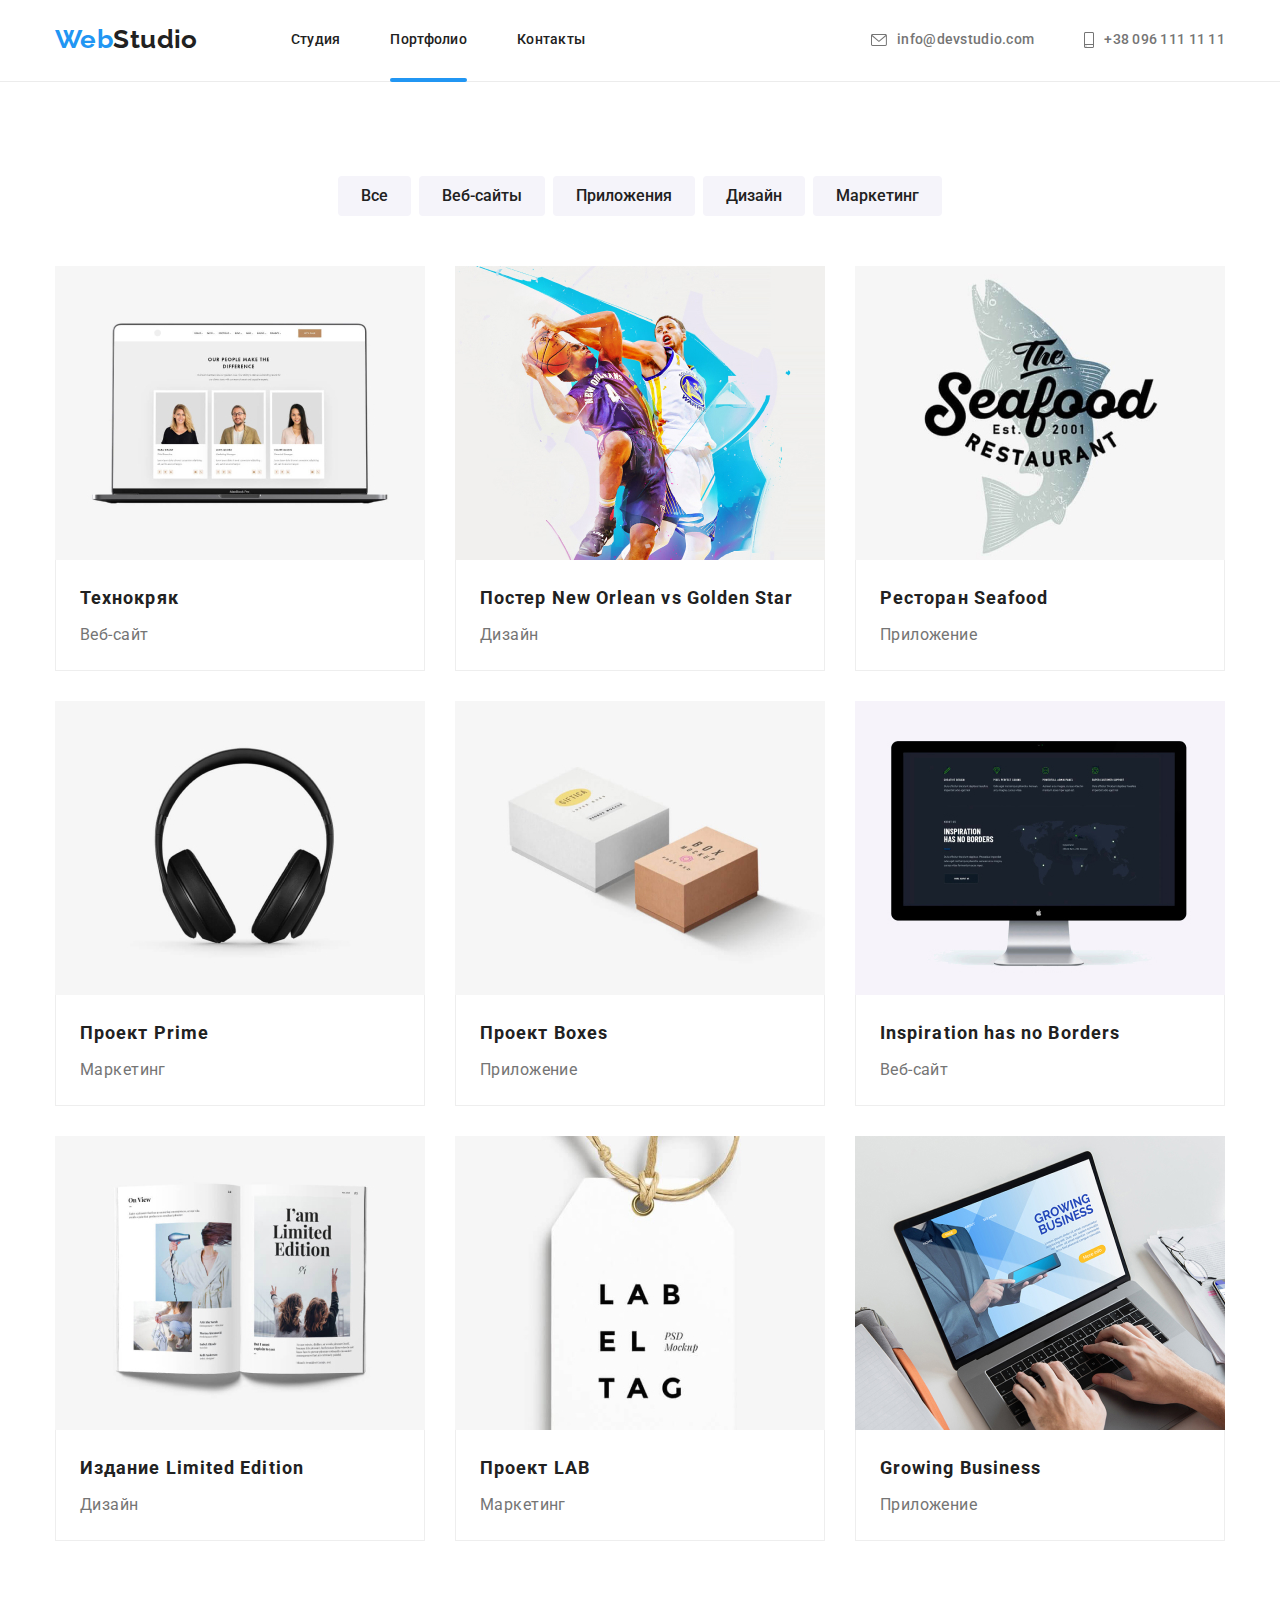
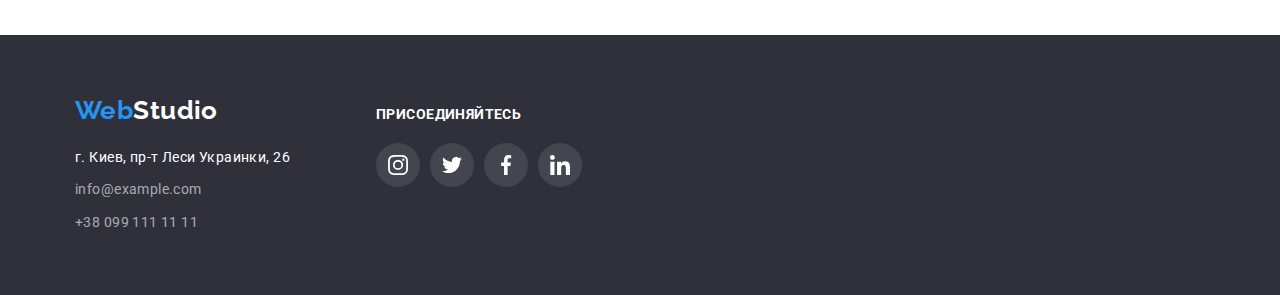
==== portfolio.html @ 756a8c75 "Верстка и оформление форм" ====
<!DOCTYPE html>
<html lang="ru">
  <head>
    <meta charset="UTF-8" />
    <meta http-equiv="X-UA-Compatible" content="IE=edge" />
    <meta name="viewport" content="width=device-width, initial-scale=1.0" />
    <title>WebStudio</title>
    <link rel="preconnect" href="https://fonts.googleapis.com" />
    <link rel="preconnect" href="https://fonts.gstatic.com" crossorigin />
    <link
      href="https://fonts.googleapis.com/css2?family=Raleway:wght@700&family=Roboto:wght@400;500;700;900&display=swap"
      rel="stylesheet"
    />
    <link
      rel="stylesheet"
      href="https://cdnjs.cloudflare.com/ajax/libs/modern-normalize/1.1.0/modern-normalize.min.css"
    />
    <link rel="stylesheet" href="./css/styles.css" />
  </head>
  <body>
    <!--Header-->
    <header class="page-header">
      <!--Navigation section-->
      <div class="container nav">
        <nav class="main-nav nav">
          <a href="./index.html" class="header-logo"><span class="accent-logo">Web</span>Studio</a>

          <!--Menu of navigation-->
          <ul class="nav-section">
            <li class="item"><a href="./index.html" class="link">Студия</a></li>
            <li class="item">
              <a href="./portfolio.html" class="link current">Портфолио</a>
            </li>
            <li class="item"><a href="" class="link">Контакты</a></li>
          </ul>
        </nav>

        <!--Contacts-->
        <ul class="contacts">
          <li class="item">
            <a href="mailto:info@devstudio.com" class="contact-email">
              <svg class="icon-envelope" width="16" height="12">
                <use href="./images/sprite.svg#icon-envelope"></use>
              </svg>
              info@devstudio.com
            </a>
          </li>
          <li class="item">
            <a href="tel:+380961111111" class="contact-phone">
              <svg class="icon-smartphone" width="10" height="16">
                <use href="./images/sprite.svg#icon-smartphone"></use>
              </svg>
              +38 096 111 11 11
            </a>
          </li>
        </ul>
      </div>
    </header>

    <!--Main portfolio-->
    <main class="main-portfolio">
      <!--Projects section-->

      <section class="section">
        <!--Portfoio buttons-->
        <div class="container">
          <ul class="buttons-section">
            <li class="filter"><button type="button" class="button-portfolio all">Все</button></li>
            <li class="filter">
              <button type="button" class="button-portfolio sites">Веб-сайты</button>
            </li>
            <li class="filter">
              <button type="button" class="button-portfolio apps">Приложения</button>
            </li>
            <li class="filter">
              <button type="button" class="button-portfolio design">Дизайн</button>
            </li>
            <li class="filter">
              <button type="button" class="button-portfolio marketing">Маркетинг</button>
            </li>
          </ul>

          <h1 class="visually-hidden">Проекты</h1>
          <!--Portfolio Photos Section-->

          <ul class="portfolio-photos">
            <li class="portfolio-item">
              <a href="" class="photo-link">
                <div class="portfolio-image">
                  <img
                    src="./images/portfolio/technokryak.jpg"
                    alt="Ноутбук, сайт проекта"
                    width="370"
                    height="294"
                  />

                  <div class="project-description-overlay">
                    <p class="overlay-text">
                      Технокряк это современная площадка распространения коронавируса. Компании
                      используют эту платформу для цифрового шпионажа и атак на защищённые сервера
                      конкурентов.
                    </p>
                  </div>
                </div>

                <div class="border">
                  <h2 class="photo-title">Технокряк</h2>
                  <p class="photo-text">Веб-сайт</p>
                </div>
              </a>
            </li>

            <li class="portfolio-item">
              <a href="" class="photo-link">
                <div class="portfolio-image">
                  <img
                    src="./images/portfolio/neworleanvsgoldenstar.jpg"
                    alt="Баскетболисты сражаются за мяч"
                    width="370"
                    height="294"
                  />

                  <div class="project-description-overlay">
                    <p class="overlay-text">
                      Lorem ipsum dolor sit amet consectetur adipisicing elit. Porro harum ut dolore
                      ipsam maxime excepturi voluptatem architecto aliquid natus ad, illo voluptatum
                      ducimus, officiis assumenda quod repellendus illum nam quia.
                    </p>
                  </div>
                </div>

                <div class="border">
                  <h2 class="photo-title">
                    Постер <span lang="en">New Orlean vs Golden Star</span>
                  </h2>
                  <p class="photo-text">Дизайн</p>
                </div>
              </a>
            </li>

            <li class="portfolio-item">
              <a href="" class="photo-link">
                <div class="portfolio-image">
                  <img
                    src="./images/portfolio/retaurantseafood.jpg"
                    alt="Логотип, рыба, название ресторана"
                    width="370"
                    height="294"
                  />

                  <div class="project-description-overlay">
                    <p class="overlay-text">
                      Lorem ipsum dolor sit, amet consectetur adipisicing elit. Odit recusandae
                      minima inventore ea? Possimus suscipit impedit facere. Nesciunt nulla minima
                      aspernatur quam quia qui amet enim nobis! Illum, deserunt dignissimos.
                    </p>
                  </div>
                </div>

                <div class="border">
                  <h2 class="photo-title">Ресторан <span lang="en">Seafood</span></h2>
                  <p class="photo-text">Приложение</p>
                </div>
              </a>
            </li>
            <li class="portfolio-item">
              <a href="" class="photo-link">
                <div class="portfolio-image">
                  <img
                    src="./images/portfolio/prime.jpg"
                    alt="Музыкальная гарнитура"
                    width="370"
                    height="294"
                  />

                  <div class="project-description-overlay">
                    <p class="overlay-text">
                      Lorem ipsum, dolor sit amet consectetur adipisicing elit. Corporis sapiente
                      deleniti totam maxime at, rerum possimus atque in nobis iure quis voluptatibus
                      excepturi fugiat, velit labore numquam delectus voluptas aspernatur.
                    </p>
                  </div>
                </div>

                <div class="border">
                  <h2 class="photo-title">Проект <span lang="en">Prime</span></h2>
                  <p class="photo-text">Маркетинг</p>
                </div>
              </a>
            </li>
            <li class="portfolio-item">
              <a href="" class="photo-link">
                <div class="portfolio-image">
                  <img
                    src="./images/portfolio/boxes.jpg"
                    alt="Коробки с логотипами"
                    width="370"
                    height="294"
                  />

                  <div class="project-description-overlay">
                    <p class="overlay-text">
                      Lorem ipsum, dolor sit amet consectetur adipisicing elit. Corporis sapiente
                      deleniti totam maxime at, rerum possimus atque in nobis iure quis voluptatibus
                      excepturi fugiat, velit labore numquam delectus voluptas aspernatur.
                    </p>
                  </div>
                </div>

                <div class="border">
                  <h2 class="photo-title">Проект <span lang="en">Boxes</span></h2>
                  <p class="photo-text">Приложение</p>
                </div>
              </a>
            </li>
            <li class="portfolio-item">
              <a href="" class="photo-link">
                <div class="portfolio-image">
                  <img
                    src="./images/portfolio/inspirationhasnoborders.jpg"
                    alt="Монитор, отображение главной страницы проекта"
                    width="370"
                    height="294"
                  />

                  <div class="project-description-overlay">
                    <p class="overlay-text">
                      Lorem ipsum, dolor sit amet consectetur adipisicing elit. Corporis sapiente
                      deleniti totam maxime at, rerum possimus atque in nobis iure quis voluptatibus
                      excepturi fugiat, velit labore numquam delectus voluptas aspernatur.
                    </p>
                  </div>
                </div>

                <div class="border">
                  <h2 class="photo-title" lang="en">Inspiration has no Borders</h2>
                  <p class="photo-text">Веб-сайт</p>
                </div>
              </a>
            </li>
            <li class="portfolio-item">
              <a href="" class="photo-link">
                <div class="portfolio-image">
                  <img
                    src="./images/portfolio/limitededition.jpg"
                    alt="Книга изображениями и кратким текстовым наполнением"
                    width="370"
                    height="294"
                  />

                  <div class="project-description-overlay">
                    <p class="overlay-text">
                      Lorem ipsum, dolor sit amet consectetur adipisicing elit. Corporis sapiente
                      deleniti totam maxime at, rerum possimus atque in nobis iure quis voluptatibus
                      excepturi fugiat, velit labore numquam delectus voluptas aspernatur.
                    </p>
                  </div>
                </div>

                <div class="border">
                  <h2 class="photo-title">Издание <span lang="en">Limited Edition</span></h2>
                  <p class="photo-text">Дизайн</p>
                </div>
              </a>
            </li>
            <li class="portfolio-item">
              <a href="" class="photo-link">
                <div class="portfolio-image">
                  <img
                    src="./images/portfolio/lab.jpg"
                    alt="Ярлык с контекстной информацией"
                    width="370"
                    height="294"
                  />

                  <div class="project-description-overlay">
                    <p class="overlay-text">
                      Lorem ipsum, dolor sit amet consectetur adipisicing elit. Corporis sapiente
                      deleniti totam maxime at, rerum possimus atque in nobis iure quis voluptatibus
                      excepturi fugiat, velit labore numquam delectus voluptas aspernatur.
                    </p>
                  </div>
                </div>

                <div class="border">
                  <h2 class="photo-title">Проект <span>LAB</span></h2>
                  <p class="photo-text">Маркетинг</p>
                </div>
              </a>
            </li>
            <li class="portfolio-item">
              <a href="" class="photo-link">
                <div class="portfolio-image">
                  <img
                    src="./images/portfolio/grovingbuisness.jpg"
                    alt="Ноутбук, руки на клавиатуре ноутбука"
                    width="370"
                    height="294"
                  />

                  <div class="project-description-overlay">
                    <p class="overlay-text">
                      Lorem ipsum, dolor sit amet consectetur adipisicing elit. Corporis sapiente
                      deleniti totam maxime at, rerum possimus atque in nobis iure quis voluptatibus
                      excepturi fugiat, velit labore numquam delectus voluptas aspernatur.
                    </p>
                  </div>
                </div>

                <div class="border">
                  <h2 class="photo-title">Growing Business</h2>
                  <p class="photo-text">Приложение</p>
                </div>
              </a>
            </li>
          </ul>
        </div>
      </section>
    </main>

    <!--Footer-->
    <footer class="footer">
      <div class="container footer-container">
        <div class="footer-box">
          <a href="./index.html" class="footer-logo"> <span class="accent-logo">Web</span>Studio</a>
          <address class="address">
            <ul class="footer-contacts">
              <li class="contacts-item">
                <a
                  href="https://goo.gl/maps/4b7uez3o3h5r4u1Y7"
                  class="geoposition"
                  target="_blank"
                  rel="noopener norederrer"
                >
                  г. Киев, пр-т Леси Украинки, 26
                </a>
              </li>
              <li class="contacts-item">
                <a href="mailto:info@example.com" class="footer-email">info@example.com</a>
              </li>
              <li class="contacts-item">
                <a href="tel:+380991111111" class="footer-phone">+38 099 111 11 11</a>
              </li>
            </ul>
          </address>
        </div>
        <div class="join-us-box">
          <p class="join-us-text">ПРИСОЕДИНЯЙТЕСЬ</p>

          <ul class="icon-footer-social">
            <li class="icon-footer">
              <a
                class="icon-footer-link"
                href="https://www.instagram.com/"
                target="_blank"
                rel="noreferrer noopener"
              >
                <svg class="" width="20" height="20">
                  <use href="./images/sprite.svg#icon-instagram"></use>
                </svg>
              </a>
            </li>
            <li class="icon-footer">
              <a
                class="icon-footer-link"
                href="https://twitter.com/"
                target="_blank"
                rel="noreferrer noopener"
              >
                <svg class="icon-twitter" width="20" height="20">
                  <use href="./images/sprite.svg#icon-twitter"></use>
                </svg>
              </a>
            </li>
            <li class="icon-footer">
              <a
                class="icon-footer-link"
                href="https://www.facebook.com/"
                target="_blank"
                rel="noreferrer noopener"
              >
                <svg class="icon-facebook" width="20" height="20">
                  <use href="./images/sprite.svg#icon-facebook"></use>
                </svg>
              </a>
            </li>
            <li class="icon-footer">
              <a
                class="icon-footer-link"
                href="https://www.linkedin.com/"
                target="_blank"
                rel="noreferrer noopener"
              >
                <svg class="" width="20" height="20">
                  <use href="./images/sprite.svg#icon-linkedin"></use>
                </svg>
              </a>
            </li>
          </ul>
        </div>
      </div>
    </footer>
    <script>
      const { height: pageHeaderHeight } = document
        .querySelector('.page-header')
        .getBoundingClientRect();

      document.body.style.paddingTop = `${pageHeaderHeight}px`;
    </script>
  </body>
</html>
---- css/styles.css ----
:root {
  --primary-text-color: #757575;
  --title-text-color: #212121;
  --accent-color: #2196f3;
  --bcg-list-color: #ffffff;
  --bcg-section-color: #2f303a;
  --bcg-second-section-color: #f5f4fa;

  --transition-timing-function: cubic-bezier(0.4, 0, 0.2, 1);
}

html {
  box-sizing: border-box;
}
*,
*::before,
*::after {
  box-sizing: inherit;
}
h1.h2,
h3,
h4,
h5,
p,
ul {
  padding: 0;
  margin: 0;
}
img {
  display: block;
  max-width: 100%;
  height: auto;
}

.page-header {
  position: fixed;

  width: 100%;
  height: 82px;
  top: 0px;
  left: 50%;
  transform: translate(-50%);
  z-index: 1;

  border-bottom: 1px solid #ececec;
  background-color: var(--bcg-list-color);
}
/* ------Container---------- */
.container {
  width: 1200px;
  padding-left: 15px;
  padding-right: 15px;
  margin-left: auto;
  margin-right: auto;
}
.section {
  padding-top: 94px;
  padding-bottom: 94px;
}
body {
  font-family: Roboto, sans-serif;
  color: var(--primary-text-color);
  background-color: va(--bcg-listr-color);
  font-weight: 400;
  font-size: 14px;
  line-height: 1.71;
  letter-spacing: 0.03em;
}
ul {
  list-style: none;
}
a {
  text-decoration: none;
}
/* -----------------------Hidden--------------------------- */
.visually-hidden {
  position: absolute;
  white-space: nowrap;
  width: 1px;
  height: 1px;
  overflow: hidden;
  border: 0;
  padding: 0;
  clip: rect(0 0 0 0);
  clip-path: inset(50%);
  margin: -1px;
}
/* -----------------------Header---------------------------  */
/* logo */
.header-logo {
  font-family: Raleway, sans-serif;
  display: block;
  color: var(--title-text-color);
  font-weight: bold;
  font-size: 26px;
  line-height: 1.19;

  padding-top: 24px;
  padding-bottom: 25px;

  transition: color 250ms var(--transition-timing-function);
}
.accent-logo {
  color: var(--accent-color);
}
.header-logo:hover,
.header-logo:focus,
.header-logo:active {
  color: var(--accent-color);
}
/* Menu of navigation */

.nav {
  display: flex;
  align-items: center;
}
.main-nav {
  display: flex;
}
.nav-section {
  display: flex;
  align-items: center;

  margin-left: 93px;
}

.item + .item {
  margin-left: 50px;
}

.link {
  display: block;
  width: 100%;

  padding-top: 32px;
  padding-bottom: 32px;

  color: var(--title-text-color);
  font-weight: 500;
  line-height: 1.14;
  letter-spacing: 0.02em;

  transition: color 250ms var(--transition-timing-function);
}

.link:hover,
.link:focus,
.link:active {
  color: var(--accent-color);
}

.item {
  position: relative;
}

.link:after,
.link:after {
  content: '';
  position: absolute;
  bottom: -2px;
  left: 0;

  width: 100%;
  height: 4px;

  border-radius: 2px;

  transform: scaleX(0);
  transition: background-color 250ms var(--transition-timing-function),
    transform 250ms var(--transition-timing-function);
}

.link:hover:after,
.link:focus:after {
  background-color: var(--accent-color);
  opacity: 1;
  transform: scaleX(1);
}

.link.current:after {
  position: absolute;
  content: '';
  bottom: -2px;
  left: 0;

  transform: scale(1);

  width: 100%;
  height: 4px;
  background-color: var(--accent-color);
  border-radius: 2px;
}

/* -------------------------Contacts---------------- */
.contacts {
  display: flex;
  margin-left: auto;
}

.contact-email,
.contact-phone {
  display: inline-flex;
  align-items: center;

  padding-top: 32px;
  padding-bottom: 32px;

  color: inherit;
  font-weight: 500;
  line-height: 1.14;
  letter-spacing: 0.02em;

  transition: color 250ms var(--transition-timing-function);
}
.contact-email:hover,
.contact-email:focus,
.contact-email:active {
  color: var(--accent-color);
}
.contact-phone:hover,
.contact-phone:focus,
.contact-phone:active {
  color: var(--accent-color);
}
/* -----------------contacts icons------------------------ */
.icon-envelope,
.icon-smartphone {
  fill: #757575;
  margin-right: 10px;

  transition: fill 250ms var(--transition-timing-function);
}

.contact-email:hover .icon-envelope,
.contact-email:focus .icon-envelope,
.contact-phone:hover .icon-smartphone,
.contact-phone:focus .icon-smartphone {
  fill: var(--accent-color);
}

/* .icon-envelope:hover {
  fill: var(--accent-color);
} *
/* .contact-email,
.contact-phone {
  display: inline-flex;
  align-items: center;
}
.contact-email::before {
  content: '';

  width: 16px;
  height: 12px;

  margin-right: 10px;

  background-repeat: no-repeat;
  background-image: url('../images/envelope.svg');
  background-size: contain;
}

.contact-phone::before {
  content: '';

  width: 10px;
  height: 16px;
  margin-right: 10px;

  background-image: url('../images/smartphone.svg');
  background-repeat: no-repeat; */

/* --------------------------------------------------- */

/* ------------------Main--------------------- */
/* Hero */

.hero-section {
  text-align: center;
  padding: 200px 0 200px 0;

  background-color: var(--bcg-section-color);
}

.hero-overlay {
  max-width: 1600px;
  max-height: 600px;

  margin-left: auto;
  margin-right: auto;

  background-image: linear-gradient(to right, rgba(47, 48, 58, 0.4), rgba(47, 48, 58, 0.4)),
    url('../images/hero.jpg');
  background-size: cover;
  background-position: center;
  background-repeat: no-repeat;
}

.hero-text {
  color: #ffffff;
  width: 696px;
  font-weight: 900;
  font-size: 44px;
  line-height: 1.36;

  margin-top: 0px;
  margin-bottom: 30px;
  margin-right: auto;
  margin-left: auto;

  letter-spacing: 0.06em;
  text-transform: uppercase;
}

/* ------------Button--------------- */
button {
  display: inline-block;
  font-family: inherit;

  cursor: pointer;

  border-radius: 4px;
  border: 1px solid transparent;
}
/* Заказать услугу */

.order {
  display: inline-block;
  text-align: center;
  color: #ffffff;
  background-color: var(--accent-color);

  font-weight: 700;
  font-size: 16px;
  line-height: 1.87;

  align-items: center;
  text-align: center;
  letter-spacing: 0.06em;
  padding: 10px 32px 10px 32px;

  border-radius: 4px;

  transition: box-shadow 250ms var(--transition-timing-function);
}

.order:hover,
.order:focus,
.order:active {
  box-shadow: 0px 4px 4px rgba(0, 0, 0, 0.15);
}

/* -------modal------- */
.backdrop {
  position: fixed;
  top: 0;
  left: 0;

  width: 100%;
  height: 100%;
  z-index: 1;

  background-color: rgba(0, 0, 0, 0.2);

  opacity: 1;
  transition: opacity 250ms var(--transition-timing-function);
}

.backdrop.is-hidden {
  opacity: 0;
  pointer-events: none;
}

.backdrop.is-hidden .modal {
  transform: translate(-50%, -50%) scale(1.5) rotate(-90deg);
}

.modal {
  position: absolute;
  top: 50%;
  left: 50%;

  min-width: 528px;
  min-height: 581px;
  padding: 40px;

  background-color: #fff;
  box-shadow: 0px 1px 3px rgba(0, 0, 0, 0.12), 0px 1px 1px rgba(0, 0, 0, 0.14),
    0px 2px 1px rgba(0, 0, 0, 0.2);
  border-radius: 4px;

  transform: scale(1) translate(-50%, -50%) rotate(0);
  transition: transform 250ms var(--transition-timing-function);
}

.button-close-modal {
  position: absolute;
  right: 8px;
  top: 8px;

  width: 30px;
  height: 30px;

  display: flex;
  justify-content: center;
  align-items: center;

  background-color: #fff;

  border: 1px solid rgba(0, 0, 0, 0.1);
  border-radius: 50%;
  transition: fill 250ms var(--transition-timing-function);
}

.button-close-modal:hover,
.button-close-modal:focus {
  fill: var(--accent-color);
}

.icon-close-black {
  width: 18px;
  height: 18px;

  display: flex;
  justify-content: center;
  align-items: center;

  padding: 0;
  margin: 0;
}

/* ----------------Features----------------- */
.features {
  padding-bottom: 0;
}

.features-list {
  display: flex;

  margin-top: 0;
  padding-left: 0;
}

.features-list .list-item {
  width: 270px;
}

/* --------------------icon-box------------------------ */
.icon-box {
  display: flex;
  justify-content: center;
  align-items: center;
  background-color: var(--bcg-second-section-color);
  border-radius: 4px;
  margin-bottom: 30px;
}
.icon-box.antenna,
.icon-box.clock,
.icon-box.diagram,
.icon-box.astronaut {
  height: 120px;
}

/* .list-item::before {
  content: '';
  display: block;

  height: 120px;
  margin-bottom: 30px;
  border-radius: 4px;

  background-repeat: no-repeat;
  background-position: center;
  background-color: var(--bcg-second-section-color);
}
.icon-antenna::before {
  background-size: 70px 70px;
  background-image: url('../images/antenna.svg');
}
.icon-clock::before {
  background-size: 66.96px 70px;
  background-image: url('../images/clock.svg');
}
.icon-diagram::before {
  background-size: 70px 53.69px;
  background-image: url('../images/diagram.svg');
}
.icon-asronaut::before {
  background-size: 70px 70px;
  background-image: url('../images/astronaut.svg');
} */
/* ----------------------------------------------- */

.features-list .list-item:not(:last-child) {
  margin-right: 30px;
}
.features-title {
  color: var(--title-text-color);

  font-weight: bold;
  font-size: 14px;
  line-height: 1.14;

  margin-top: 0;
  margin-bottom: 10px;
}

/* Our duties */

.duties-title {
  color: var(--title-text-color);
  font-weight: bold;
  font-size: 36px;
  line-height: 1.16;
  text-align: center;

  margin-top: 0;
  margin-bottom: 50px;
}
.duties-image {
  display: flex;
  padding-left: 0;
}

.duties-item {
  align-items: center;
}

.image-item:not(:last-child) {
  margin-right: 30px;
}

.image-item-position {
  position: relative;
}

.image-description {
  position: absolute;
  bottom: 0;
  left: 0;

  display: flex;
  justify-content: center;
  align-items: center;

  color: #fff;
  font-weight: 700;
  width: 100%;
  min-height: 70px;
  line-height: 1.14;
  text-transform: uppercase;

  background-color: rgba(47, 48, 58, 0.8);
}

/* ----------------Team -----------------*/
.team {
  background-color: var(--bcg-second-section-color);
}

.portrait-item {
  background-color: #ffffff;
  width: 270px;

  box-shadow: 0px 1px 3px rgba(0, 0, 0, 0.12), 0px 1px 1px rgba(0, 0, 0, 0.14),
    0px 2px 1px rgba(0, 0, 0, 0.2);
  border-radius: 0px 0px 4px 4px;
}
.portrait-item:not(:last-child) {
  margin-right: 30px;
}

.our-team {
  color: var(--title-text-color);
  font-weight: bold;
  font-size: 36px;
  line-height: 1.16;
  text-align: center;

  margin-top: 0;
  margin-bottom: 50px;
}
.team-photos {
  display: flex;
  padding-left: 0;
}
/* .portrait-img {
  margin-bottom: 30px;
} */
.team-name {
  color: var(--title-text-color);
  font-weight: 500;
  font-size: 16px;
  line-height: 1.18;
  text-align: center;
  margin-bottom: 10px;
}
.team-job {
  font-size: 16px;
  line-height: 1.18;
  text-align: center;
}

.team-box {
  display: block;
  padding: 30px 32px;
}
/* ----------list-social-link------icon--- */

.list-social-link {
  display: flex;
  justify-content: center;

  margin-top: 16px;
}

.list-icon {
  display: flex;
  justify-content: center;
  align-items: center;

  max-width: 44px;
  max-height: 44px;
}

.list-icon:not(:last-child) {
  margin-right: 10px;
}

.link-icon {
  display: flex;
  fill: #afb1b8;

  padding: 12px;

  border-radius: 50%;
  transform: rotate(0);
  transition: background-color 250ms var(--transition-timing-function),
    fill 250ms var(--transition-timing-function), transform 250ms linear;
}

.link-icon:focus,
.link-icon:hover {
  background-color: var(--accent-color);

  fill: #ffffff;
  transform: rotate(1turn);
}

/* Footer */
footer {
  background-color: var(--bcg-section-color);

  padding: 60px 60px;
}

.footer-logo {
  display: block;
  font-family: Raleway, sans-serif;
  color: #ffffff;
  font-weight: bold;

  width: 231px;

  font-size: 26px;
  line-height: 1.19;
  margin-bottom: 20px;

  transition: color 250ms var(--transition-timing-function);
}

.footer-logo:hover,
.footer-logo:active,
.footer-logo:focus {
  color: var(--accent-color);
}

.footer-container {
  display: flex;
}

.footer-box {
  display: flex;
  flex-direction: column;
  width: 231px;
}

/* -----------join-us---------- */
.join-us-box {
  display: flex;
  flex-direction: column;

  width: 206px;
  margin-left: 70px;
  margin-right: 93px;
}

.join-us-text {
  color: #ffffff;
  font-weight: 700;

  font-size: 14px;
  line-height: 1.14;
  letter-spacing: inherit;
  text-transform: uppercase;

  margin-top: 12px;
}
/* --------form-field-modal---------- */
.modal-form {
  padding: 0;
  margin: 0;
  width: 448px;
}

.modal-tile {
  color: var(--title-text-color);
  text-align: center;

  font-weight: 700;
  font-size: 20px;
  line-height: 1.15;
  margin-bottom: 30px;
}

.form-field {
  display: block;
  position: relative;

  margin-bottom: 28px;
}
.form-field-email {
  display: block;
  position: relative;

  margin-bottom: 10px;
}

.form-input-modal {
  width: 100%;
  height: 40px;
  padding: 0 0 0 42px;
  cursor: pointer;
  border: 1px solid rgba(33, 33, 33, 0.2);
  border-radius: 4px;
  background-color: #fff;
}

.form-text-modal {
  position: absolute;
  top: 50%;
  left: 42px;

  cursor: pointer;

  font-size: 12px;
  line-height: 1.16;
  letter-spacing: 0.01em;

  transform: translateY(-50%);

  transition: transform 250ms var(--transition-timing-function);
}

.form-icon-modal {
  position: absolute;
  top: 50%;
  left: 15px;
  transform: translateY(-50%);

  cursor: pointer;

  display: flex;
  align-items: center;
  justify-content: center;

  width: 18px;
  height: 18px;
}

.form-field > .form-icon-modal,
.form-field-email > .form-icon-modal {
  transition: fill 250ms var(--transition-timing-function);
}

.form-field:focus-within > .form-icon-modal,
.form-field-email:focus-within > .form-icon-modal {
  fill: var(--accent-color);
}

.form-field:focus-within > .form-text-modal,
.form-field-email:focus-within > .form-text-modal,
.form-input-modal:not(:placeholder-shown) + .form-text-modal {
  transform: translateY(-37px) translateX(-42px);
}

.form-input-modal:not(:placeholder-shown) {
  cursor: auto;
}

.form-input-modal:focus {
  outline-color: var(--accent-color);
}

/* textarea-comment-label*/
.textarea-comment-label {
  display: block;

  font-size: 12px;
  line-height: 1.16;
  letter-spacing: 0.01em;
  margin-bottom: 20px;
}
.comment-modal {
  width: 100%;
  height: 120px;

  padding: 12px 16px;
  margin-top: 4px;
  resize: none;
  outline-color: var(--accent-color);

  border: 1px solid rgba(33, 33, 33, 0.2);
  border-radius: 4px;
}

.comment-modal::placeholder {
  color: rgba(117, 117, 117, 0.5);

  line-height: 1.14;
  letter-spacing: 0.01em;
}
/* checkbox-modal */
.checkbox-label {
  position: relative;
  display: block;
  text-align: center;
}
.checkbox-label::after {
  content: '';

  display: inline-block;
  width: 16px;
  height: 15px;
  background-color: tomato;
}
.checkbox-modal {
  -webkit-appearance: none;
  -moz-appearance: none;
  appearance: none;

  position: absolute;
  top: 0;
  left: 0;
}
.user-agreement {
  text-decoration: underline;
  color: var(--accent-color);
}
.user-agreement {
  transition: color 250ms var(--transition-timing-function);
}
.user-agreement:active {
  color: var(--primary-text-color);
}

/* -----------subcribe-form------------ */

.subcribe-text {
  display: flex;
  width: 100%;
  color: #ffffff;
  font-weight: 700;
  line-height: 1.14;
  margin-top: 12px;

  text-transform: uppercase;
}
.subcribe-form {
  display: flex;
  justify-content: center;
  align-items: center;

  margin-top: 20px;
}

.subscribe-input {
  width: 358px;
  height: 50px;

  padding: 0;
  margin-right: 12px;
  padding-left: 15px;
  padding-right: 15px;

  color: #ffffff;
  font-size: 16px;
  line-height: 1.25;

  border: 1px solid rgba(255, 255, 255, 0.3);

  filter: drop-shadow(0px 4px 4px rgba(0, 0, 0, 0.15));
  border-radius: 4px;

  background-color: var(--bcg-section-color);
}

.subscribe-input::placeholder {
  display: flex;
  align-items: center;
}

.submit-subscribe-btn {
  display: flex;
  align-items: center;
  text-align: center;
  width: 200px;
  height: 50px;

  padding: 10px 0;
  padding-left: 29px;

  color: #ffffff;
  font-weight: 700;
  font-size: 16px;
  line-height: 1.875;
  letter-spacing: 0.06em;

  background-color: var(--accent-color);
  box-shadow: 0px 4px 4px rgba(0, 0, 0, 0.15);
  border-radius: 4px;
}

.icon-send {
  display: flex;
  justify-content: center;
  align-items: center;

  margin-left: 10px;
  fill: #fff;

  transition: transform 250ms linear, fill 50ms linear;
}

.submit-subscribe-btn:hover .icon-send,
.submit-subscribe-btn:focus .icon-send {
  transform: scale(1.1) translateY(-45%) translateX(40%);
}
.submit-subscribe-btn:active .icon-send {
  fill: rgba(121, 158, 253, 0.837);
}
/* Footer contacts */
.contacts-item {
  display: block;
  margin-bottom: 9px;
}
.footer-contacts .contacts-item:last-child {
  margin-bottom: 0px;
}
.geoposition {
  display: inline-block;
  color: #ffffff;
  font-style: normal;

  transition: color 250ms var(--transition-timing-function);
}

.geoposition:hover,
.geoposition:active,
.geoposition:focus {
  color: var(--accent-color);
}

.footer-email,
.footer-phone {
  display: inline-block;
  font-style: normal;
  color: rgba(255, 255, 255, 0.6);

  transition: color 250ms var(--transition-timing-function);
}
.footer-email:hover,
.footer-email:active,
.footer-email:focus {
  color: var(--accent-color);
}

.footer-phone:hover,
.footer-phone:active,
.footer-phone:focus {
  color: var(--accent-color);
}

/* ---------------icon-footer--------- */
.icon-footer-social {
  display: inline-flex;
  justify-content: center;
  width: 206px;

  margin-top: 20px;
}

.icon-footer {
  display: flex;

  background-color: rgba(255, 255, 255, 0.1);
  border-radius: 50%;
}
.icon-footer:not(:last-child) {
  margin-right: 10px;
}

.icon-footer-link {
  display: flex;
  justify-content: center;
  align-items: center;

  width: 44px;
  height: 44px;

  fill: #ffffff;
  border-radius: 50%;

  transition: background-color 250ms var(--transition-timing-function);
}

.icon-footer-link:hover,
.icon-footer-link:focus {
  background-color: var(--accent-color);
}

/* PORTFOLIO */
/* Portfoio buttons */
.buttons-section {
  display: flex;
  justify-content: center;
  padding-left: 0;

  margin-bottom: 50px;
}

.filter:not(:last-child) {
  margin-right: 8px;
}

.button-portfolio {
  font-family: Roboto, sans-serif;
  font-weight: 500;
  font-size: 16px;
  line-height: 1.62;

  color: var(--title-text-color);
  background-color: #f5f4fa;

  text-align: center;

  padding: 6px 22px 6px 22px;
  border-radius: 4px;

  transition: background-color 250ms var(--transition-timing-function),
    color 250ms var(--transition-timing-function),
    box-shadow 250ms var(--transition-timing-function);
}
.button-portfolio:hover,
.button-portfolio:active,
.button-portfolio:focus {
  color: #ffffff;
  background-color: var(--accent-color);

  box-shadow: 0px 3px 1px rgba(0, 0, 0, 0.1), 0px 1px 2px rgba(0, 0, 0, 0.08),
    0px 2px 2px rgba(0, 0, 0, 0.12);
}

/* ------------Portfolio Photos-------------- */
.portfolio-photos {
  padding-left: 0;
  display: flex;
  flex-wrap: wrap;
}
.portfolio-item {
  width: calc((100% - 60px) / 3);
  background: #ffffff;

  margin-right: 30px;
  margin-bottom: 30px;

  transition: box-shadow 250ms var(--transition-timing-function);
}

.portfolio-item:hover,
.portfolio-item:focus {
  box-shadow: 0px 1px 1px rgba(0, 0, 0, 0.12), 0px 4px 4px rgba(0, 0, 0, 0.06),
    1px 4px 6px rgba(0, 0, 0, 0.16);
}

.portfolio-item:nth-child(3n) {
  margin-right: 0;
}
.portfolio-item:nth-last-child(-n + 3) {
  margin-bottom: 0;
}

/* -------BORDER PORTFOLIO-------- */
.border {
  background: #ffffff;
  border: 1px solid #eeeeee;
  box-sizing: border-box;

  padding: 20px 24px;
}

.border {
  border-top: none;
}
/* transition: color 250ms var(--transition-timing-function) 250ms
transition: background-color 250ms var(--transition-timing-function),
  color 250ms var(--transition-timing-function), box-shadow 250ms var(--transition-timing-function) */
/* ---------------Photos-portfolio------------------ */

.photo-link {
  color: var(--primary-text-color);

  transition: color 250ms var(--transition-timing-function);
}

.photo-link:hover,
.photo-link:focus,
.photo-link:active {
  color: var(--accent-color);
}

.portfolio-photos .photo-title {
  color: var(--title-text-color);
  font-weight: bold;
  font-size: 18px;
  line-height: 2;
  letter-spacing: 0.06em;

  margin: 0 0 4px;
}
.photo-text {
  font-size: 16px;
  line-height: 1.87;
}

.portfolio-image {
  position: relative;
  overflow: hidden;
}
/* ------overlay-portfolio------ */

.project-description-overlay {
  position: absolute;
  bottom: 0;
  left: 0;

  width: 100%;
  height: 100%;

  transform: translateY(101%);

  transition: transform 250ms var(--transition-timing-function),
    background-color 250ms var(--transition-timing-function);
}

.photo-link:hover .project-description-overlay,
.photo-link:focus .project-description-overlay {
  transform: translateY(0);

  background-color: rgba(33, 150, 243, 0.9);
}

.overlay-text {
  padding: 63px 24px;

  font-size: 18px;
  line-height: 1.55;
  color: #ffffff;
}

/*-------------regular-customers---------- */
.regular-customers {
  color: var(--title-text-color);
  font-weight: bold;
  font-size: 36px;
  line-height: 1.16;
  text-align: center;

  margin-top: 0;
  margin-bottom: 50px;
}

.icon-customers {
  display: flex;
  justify-content: center;
  align-items: center;
}

.icon-item {
  width: 170px;
  height: 92px;
}

.icon-logo-link {
  display: inline-flex;
  justify-content: center;
  align-items: center;

  width: 100%;
  height: 100%;

  border: 1px solid #afb1b8;
  border-radius: 4px;
  transition: border 250ms var(--transition-timing-function);
}
.icon-item .icon-logo-link {
  transform: scale(1);
  transition: transform 250ms var(--transition-timing-function),
    border 250ms var(--transition-timing-function);
}

.icon-item:hover .icon-logo-link,
.icon-item:focus-within .icon-logo-link {
  transform: scale(1.1);
  border: 1px solid var(--accent-color);
}

.icon-logo-link .icon-logo {
  transition: fill 250ms var(--transition-timing-function);
}
.icon-logo-link:hover .icon-logo,
.icon-logo-link:focus .icon-logo {
  fill: var(--accent-color);
}

.icon-logo {
  width: 106px;
  height: 60px;

  fill: #afb1b8;
}
.icon-item:not(:last-child) {
  margin-right: 30px;
}
/* -------test------- */
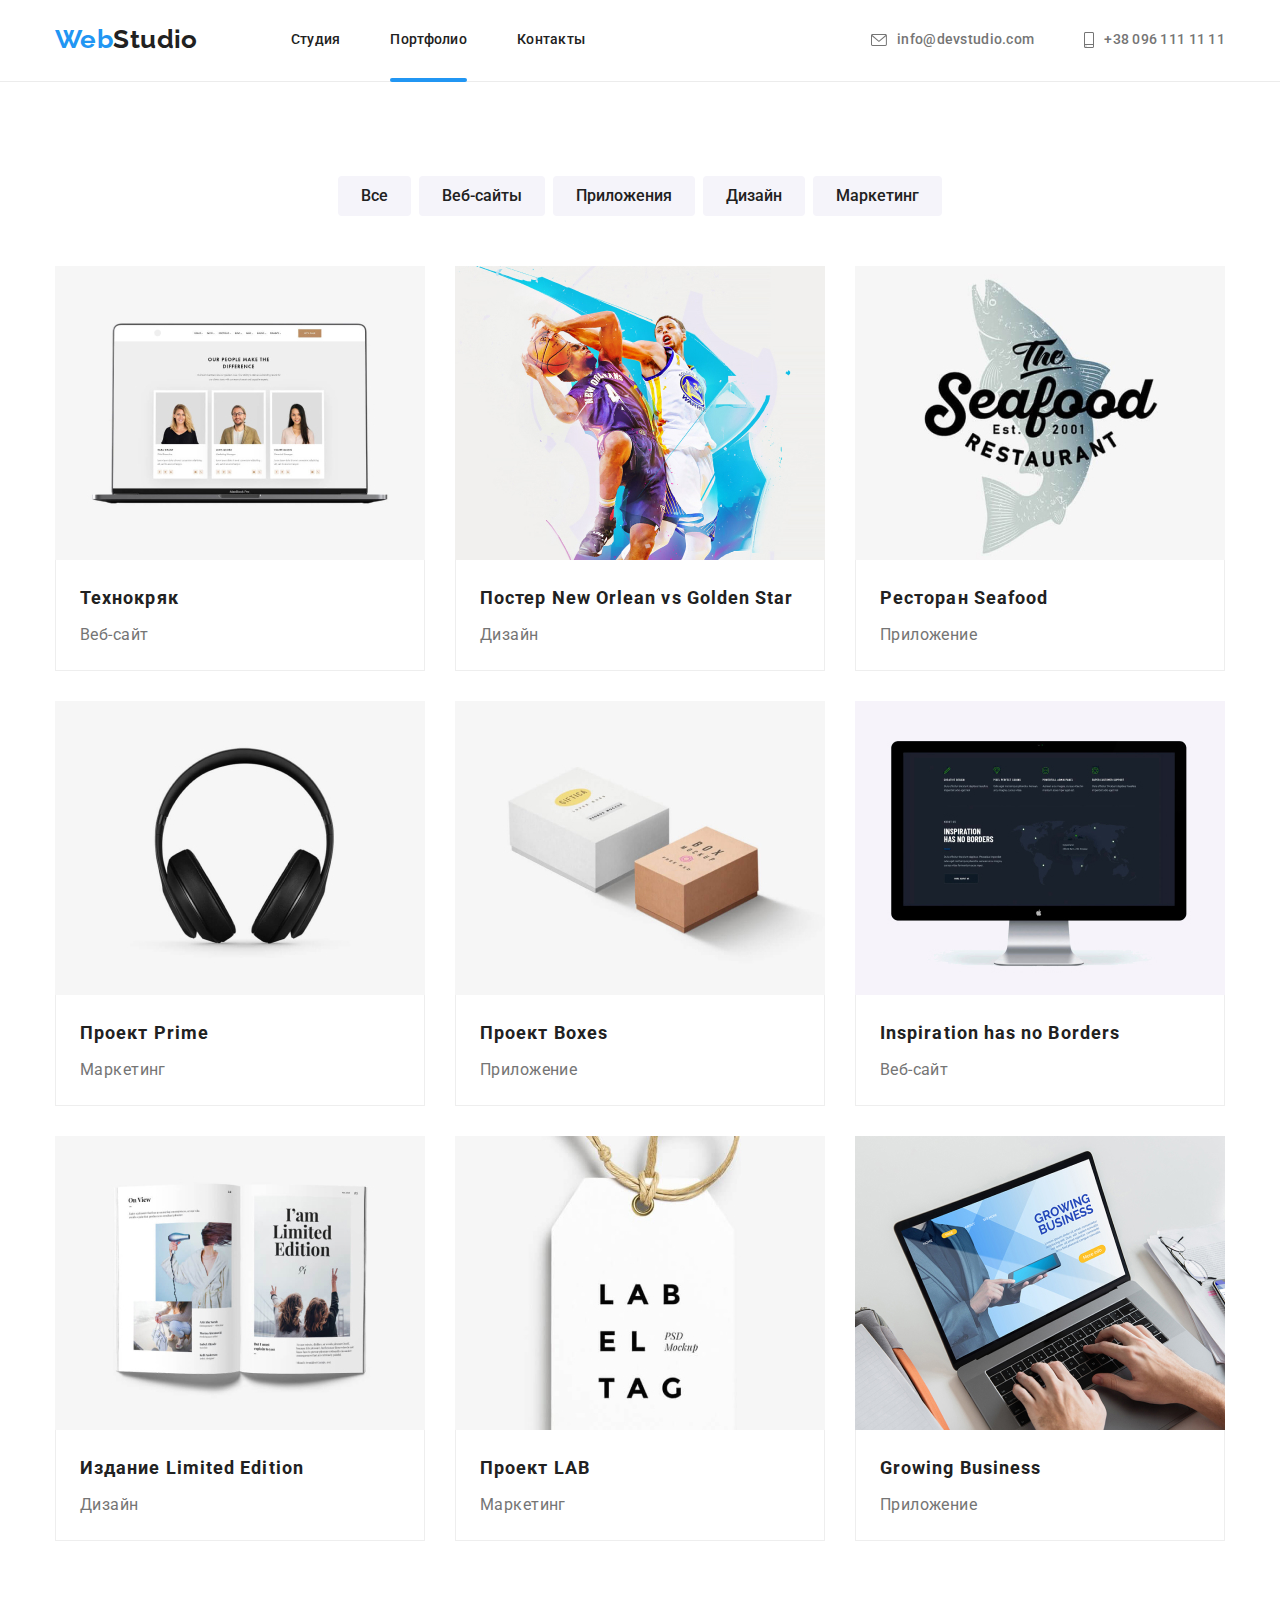
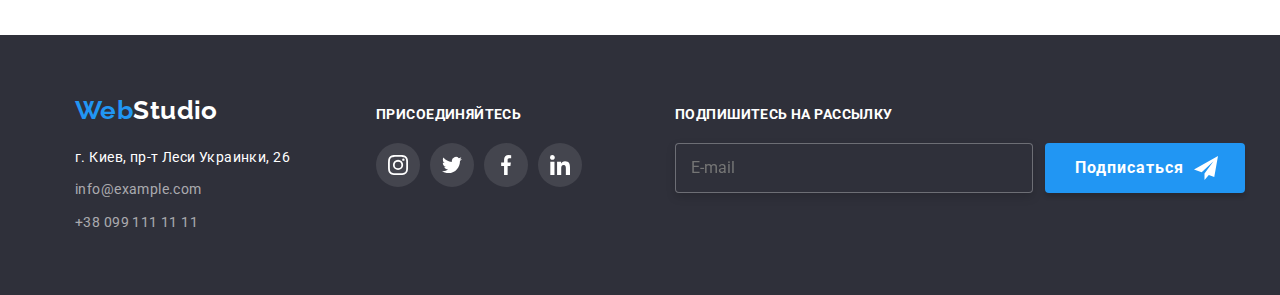
==== commit 471e7c78: "hw6" ====
--- a/portfolio.html
+++ b/portfolio.html
@@ -398,6 +398,24 @@
             </li>
           </ul>
         </div>
+        <div class="subcribe-box">
+          <p class="subcribe-text">Подпишитесь на рассылку</p>
+          <form class="subcribe-form" autocomplete="off">
+            <input
+              class="subscribe-input"
+              type="email"
+              name="subscribe"
+              placeholder="E-mail"
+              required
+            />
+            <button type="submit" class="submit-subscribe-btn">
+              Подписаться
+              <svg class="icon-send" width="24" height="24">
+                <use href="./images/sprite.svg#icon-send"></use>
+              </svg>
+            </button>
+          </form>
+        </div>
       </div>
     </footer>
     <script>
--- a/css/styles.css
+++ b/css/styles.css
@@ -831,26 +831,42 @@
 }
 /* checkbox-modal */
 .checkbox-label {
-  position: relative;
-  display: block;
-  text-align: center;
-}
-.checkbox-label::after {
-  content: '';
-
+  display: flex;
+  justify-content: center;
+  align-items: center;
+}
+
+.checkbox-icon {
   display: inline-block;
+
   width: 16px;
   height: 15px;
-  background-color: tomato;
+
+  margin-right: 6px;
+  border: 2px solid var(--title-text-color);
+  border-radius: 2px;
+  transition: background-color 250ms var(--transition-timing-function),
+    border 250ms var(--transition-timing-function);
+}
+
+.checkbox-modal:checked + .checkbox-icon {
+  background-color: var(--accent-color);
+  border: 2px solid var(--accent-color);
+  background-image: url('../images/icon-check.svg');
+  background-size: contain;
+  background-origin: border-box;
 }
 .checkbox-modal {
-  -webkit-appearance: none;
-  -moz-appearance: none;
-  appearance: none;
-
   position: absolute;
-  top: 0;
-  left: 0;
+  white-space: nowrap;
+  width: 1px;
+  height: 1px;
+  overflow: hidden;
+  border: 0;
+  padding: 0;
+  clip: rect(0 0 0 0);
+  clip-path: inset(50%);
+  margin: -1px;
 }
 .user-agreement {
   text-decoration: underline;
@@ -862,7 +878,35 @@
 .user-agreement:active {
   color: var(--primary-text-color);
 }
-
+/* button-modal */
+
+.button-modal {
+  display: block;
+  width: 200px;
+  height: 50px;
+
+  color: #ffffff;
+  font-weight: 700;
+  font-size: 16px;
+  line-height: 1.87;
+  letter-spacing: 0.06em;
+  text-align: center;
+
+  padding: 0;
+  margin-top: 30px;
+  margin-left: auto;
+  margin-right: auto;
+
+  background-color: #188ce8;
+  border-radius: 4px;
+  transition: box-shadow 250ms var(--transition-timing-function);
+}
+
+.button-modal:hover,
+.button-modal:focus,
+.button-modal:active {
+  box-shadow: 0px 4px 4px rgba(0, 0, 0, 0.15);
+}
 /* -----------subcribe-form------------ */
 
 .subcribe-text {
@@ -897,9 +941,8 @@
   line-height: 1.25;
 
   border: 1px solid rgba(255, 255, 255, 0.3);
-
+  border-radius: 4px;
   filter: drop-shadow(0px 4px 4px rgba(0, 0, 0, 0.15));
-  border-radius: 4px;
 
   background-color: var(--bcg-section-color);
 }
@@ -907,6 +950,11 @@
 .subscribe-input::placeholder {
   display: flex;
   align-items: center;
+  justify-content: center;
+}
+
+.subscribe-input:focus {
+  outline: 1px solid var(--accent-color);
 }
 
 .submit-subscribe-btn {
